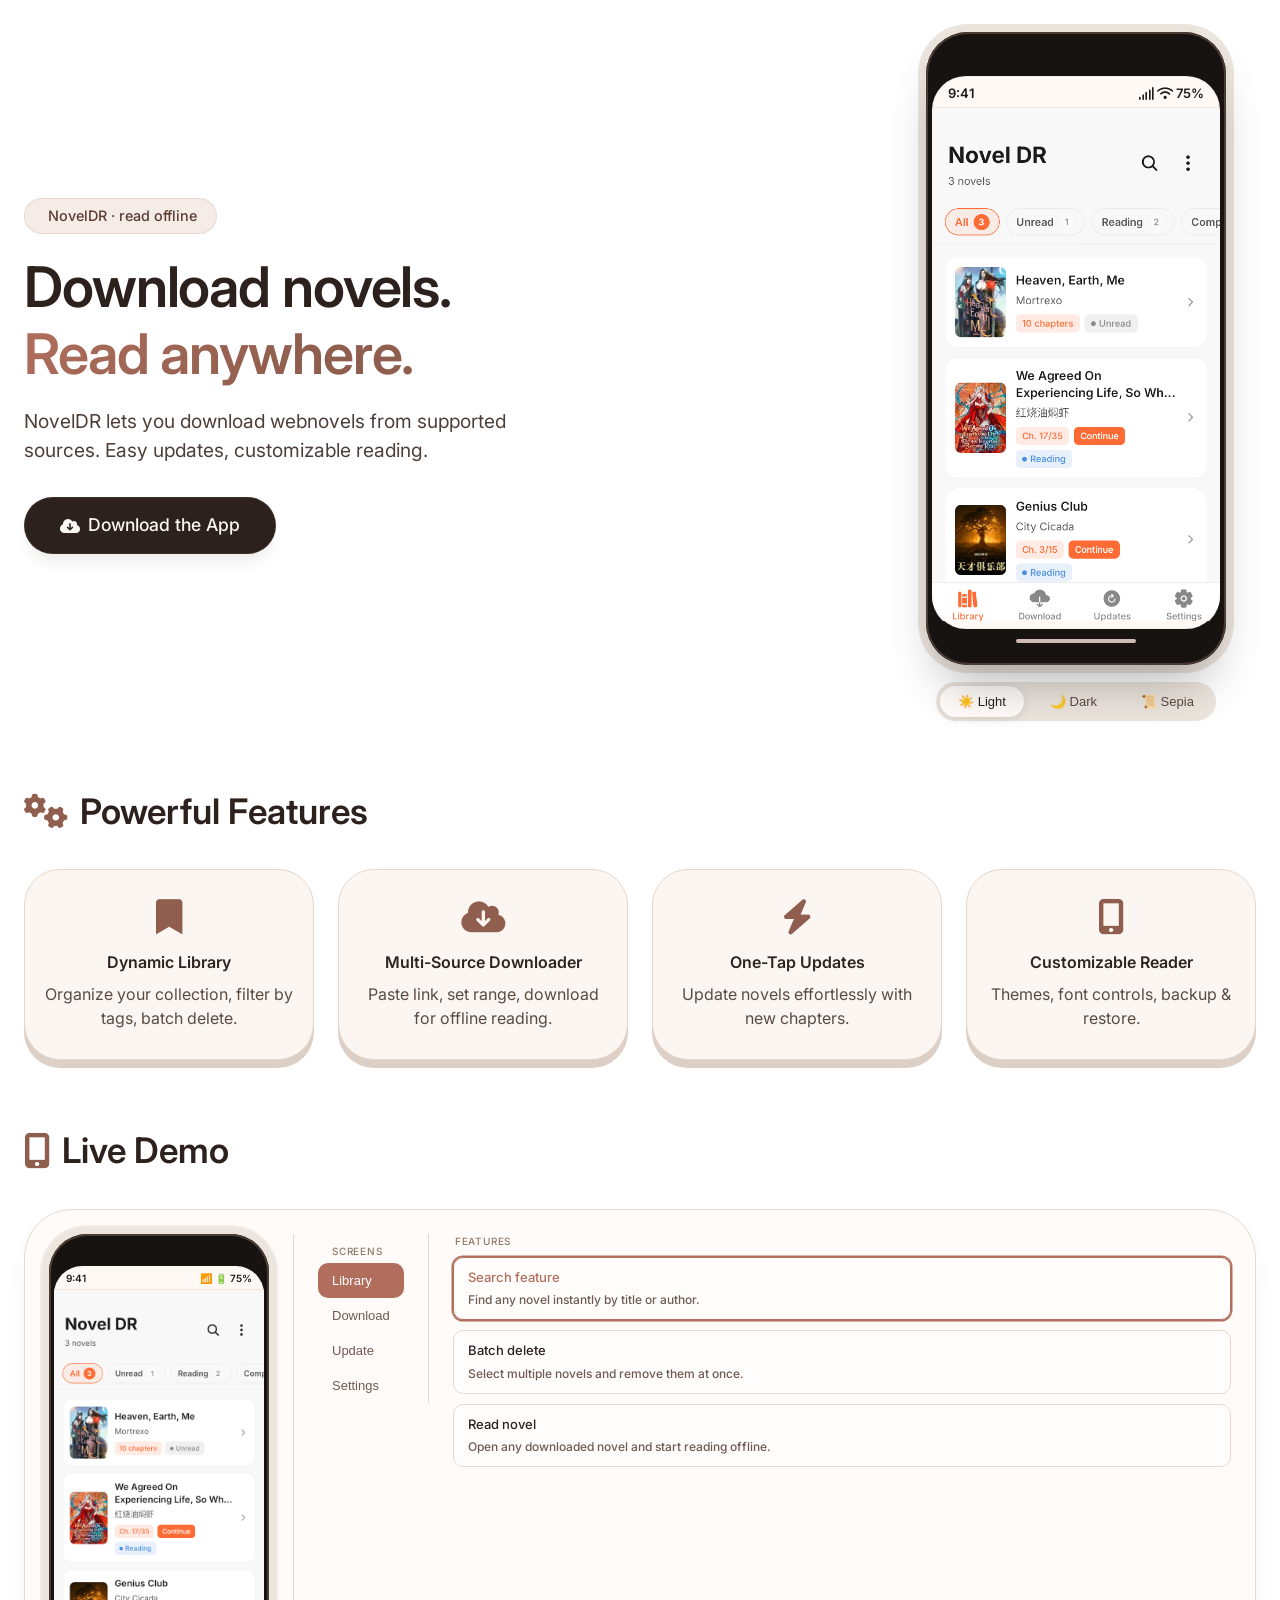
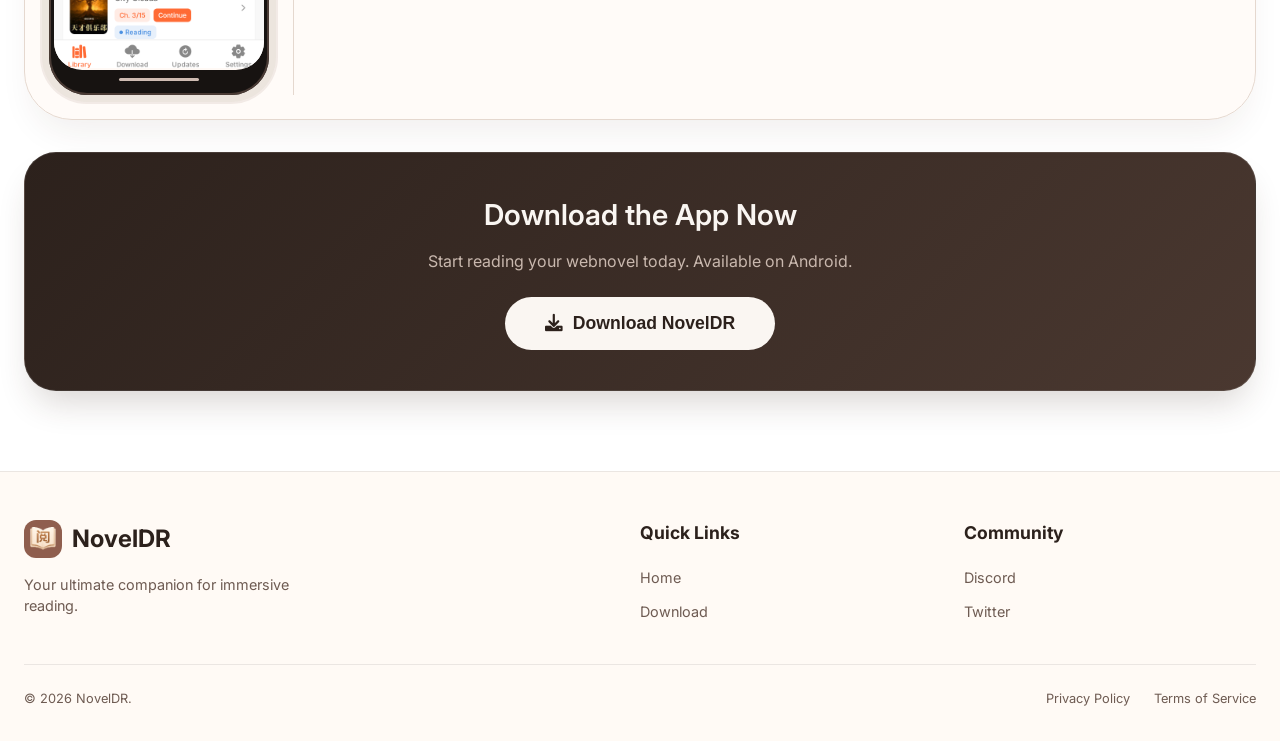
==== index.html @ 7ec63f05 "Update index.html" ====
<!DOCTYPE html>
<html lang="en">
<head>
    <meta charset="UTF-8">
    <meta name="viewport" content="width=device-width, initial-scale=1.0, maximum-scale=1.0, user-scalable=yes, viewport-fit=cover">
    <link rel="canonical" href="https://moggle.is-a-good.dev/">
    <link rel="icon" type="image/png" href="app-icon.png">
    <link rel="apple-touch-icon" href="app-icon.png">
    
    <title>Novel DR · Read Wuxia & Xianxia offline</title>
    <!-- Fonts & Icons -->
    <link href="https://fonts.googleapis.com/css2?family=Inter:opsz,wght@14..32,400;14..32,500;14..32,600&display=swap" rel="stylesheet">
    <link rel="stylesheet" href="https://cdnjs.cloudflare.com/ajax/libs/font-awesome/6.0.0-beta3/css/all.min.css">
    <style>
        * {
            margin: 0;
            padding: 0;
            box-sizing: border-box;
        }

        body {
            font-family: 'Inter', sans-serif;
            background: #ffffff;
            color: #1e1b1a;
            line-height: 1.5;
            min-height: 100vh;
            display: flex;
            flex-direction: column;
            transition: background 0.6s ease, color 0.6s ease;
        }

        body.theme-dark {
            background: linear-gradient(145deg, #1a1a1a 0%, #121212 100%);
            color: #e0d8d0;
        }

        body.theme-sepia {
            background: linear-gradient(145deg, #f9f5f0 0%, #f0ede8 100%);
            color: #5c4a3a;
        }

        .container {
            max-width: 1300px;
            margin: 0 auto;
            padding: 2rem 1.5rem;
            width: 100%;
            flex: 1;
        }

        /* Header & Intro */
        .hero {
            display: flex;
            flex-wrap: wrap;
            align-items: center;
            gap: 2.5rem;
            margin-bottom: 4rem;
        }

        .hero-text {
            flex: 1 1 300px;
        }

        .badge {
            display: inline-block;
            background: rgba(216, 180, 160, 0.25);
            backdrop-filter: blur(4px);
            padding: 0.4rem 1.2rem;
            border-radius: 40px;
            font-size: 0.9rem;
            font-weight: 500;
            color: #5a3e36;
            border: 1px solid rgba(180, 140, 120, 0.2);
            margin-bottom: 1.2rem;
            transition: all 0.6s ease;
        }

        body.theme-dark .badge {
            background: rgba(180, 160, 150, 0.15);
            color: #c9b8ae;
            border-color: rgba(180, 160, 150, 0.2);
        }

        body.theme-sepia .badge {
            background: rgba(180, 160, 120, 0.25);
            color: #8b7a60;
            border-color: rgba(180, 160, 120, 0.3);
        }

        h1 {
            font-size: 3.5rem;
            font-weight: 600;
            line-height: 1.2;
            letter-spacing: -0.02em;
            color: #2c211c;
            margin-bottom: 1.2rem;
            transition: color 0.6s ease;
        }

        body.theme-dark h1 {
            color: #f0e8e0;
        }

        body.theme-sepia h1 {
            color: #5c4a3a;
        }

        .gradient-text {
            background: linear-gradient(135deg, #b16e5c 0%, #8f5e4e 70%);
            -webkit-background-clip: text;
            background-clip: text;
            color: transparent;
        }

        body.theme-dark .gradient-text {
            background: linear-gradient(135deg, #c9a99a 0%, #a08070 70%);
            -webkit-background-clip: text;
            background-clip: text;
        }

        body.theme-sepia .gradient-text {
            background: linear-gradient(135deg, #8f6e4e 0%, #6e4e3e 70%);
            -webkit-background-clip: text;
            background-clip: text;
        }

        .hero-desc {
            font-size: 1.2rem;
            color: #4d3e37;
            max-width: 500px;
            margin-bottom: 2rem;
            transition: color 0.6s ease;
        }

        body.theme-dark .hero-desc {
            color: #b0a098;
        }

        body.theme-sepia .hero-desc {
            color: #7a6a5a;
        }

        .cta-button {
            background: #2c211c;
            color: #faf6f2;
            border: none;
            padding: 0.9rem 2.2rem;
            border-radius: 48px;
            font-weight: 500;
            font-size: 1.1rem;
            cursor: pointer;
            box-shadow: 0 12px 18px -8px rgba(44, 33, 28, 0.12);
            transition: transform 0.1s ease, background 0.6s ease, color 0.6s ease;
            display: inline-flex;
            align-items: center;
            gap: 8px;
            border: 1px solid rgba(255, 255, 255, 0.08);
        }

        body.theme-dark .cta-button {
            background: #4a3830;
            color: #f0e8e0;
        }

        body.theme-sepia .cta-button {
            background: #5c4a3a;
            color: #f4ecd8;
        }

        .cta-button i {
            font-size: 1rem;
        }

        .cta-button:hover {
            transform: scale(1.01);
            background: #3f302a;
        }

        body.theme-dark .cta-button:hover {
            background: #5a4a43;
        }

        body.theme-sepia .cta-button:hover {
            background: #6e5a4a;
        }

        .cta-button:active {
            transform: scale(0.98);
        }

        /* Phone Mock (main carousel) */
        /* Phone Mock (main carousel) */
        .phone-mock-wrapper {
            flex: 0 0 360px;
            display: flex;
            flex-direction: column;
            align-items: center;
            gap: 16px;
        }

        .phone-mock {
            display: flex;
            justify-content: center;
        }

        .phone-frame {
            background: #171311;
            border-radius: 42px;
            padding: 12px 6px;
            box-shadow: 0 30px 50px -15px rgba(0,0,0,0.3), 0 0 0 8px #ece5de, inset 0 0 0 2px #4a3b35;
            position: relative;
            width: 300px;
            backdrop-filter: blur(2px);
            transition: all 0.6s ease;
        }

        .phone-screen {
            background: #fff9f5;
            border-radius: 34px;
            overflow: hidden;
            aspect-ratio: 9 / 17.3;
            width: 100%;
            position: relative;
            box-shadow: inset 0 0 0 1px rgba(0,0,0,0.05);
            transition: background 0.6s ease;
        }

        .status-bar {
            display: flex;
            justify-content: space-between;
            align-items: center;
            padding: 8px 16px 4px;
            background: transparent;
            font-size: 13px;
            font-weight: 600;
            color: #1e1b1a;
            border-bottom: 1px solid #f0e4dc;
            transition: all 0.6s ease;
        }

        .carousel-container {
            width: 100%;
            flex: 1;
            position: relative;
            overflow: hidden;
        }

        .carousel-slides {
            display: flex;
            width: 100%;
            height: 100%;
            transition: transform 0.5s cubic-bezier(0.25, 0.46, 0.45, 0.94);
            will-change: transform;
        }

        .slide {
            flex: 0 0 100%;
            height: 100%;
        }

        .slide-image {
            width: 100%;
            height: 100%;
            object-fit: cover;
            display: block;
            transition: opacity 0.3s ease;
        }

        .phone-notch {
            width: 110px;
            height: 26px;
            background: #171311;
            margin: 0 auto 6px;
            border-radius: 20px;
            transition: background 0.6s ease;
        }

        .phone-home-bar {
            width: 120px;
            height: 4px;
            background: #cfbcb2;
            margin: 10px auto;
            border-radius: 20px;
            transition: background 0.6s ease;
        }

        .carousel-dots {
            display: flex;
            justify-content: center;
            gap: 8px;
            padding: 8px 0 4px;
        }

        .dot {
            width: 7px;
            height: 7px;
            background: #cfbcb2;
            border-radius: 20px;
            transition: all 0.3s ease;
            cursor: pointer;
        }

        .dot.active {
            width: 20px;
            background: #8f5e4e;
        }

        .theme-buttons {
            display: flex;
            gap: 8px;
            background: #ece5de;
            border-radius: 30px;
            padding: 4px;
            transition: background 0.6s ease;
        }

        /* Dark Theme Overrides */
        body.theme-dark .phone-frame {
            background: #0f0f0f;
            box-shadow: 0 30px 50px -15px rgba(0,0,0,0.5), 0 0 0 8px #2a2522, inset 0 0 0 2px #5a4a43;
        }

        body.theme-dark .phone-screen {
            background: #1a1a1a;
        }

        body.theme-dark .status-bar {
            color: #e0d8d0;
            border-bottom-color: #333;
        }

        body.theme-dark .phone-notch {
            background: #0f0f0f;
        }

        body.theme-dark .phone-home-bar {
            background: #5a4a43;
        }

        body.theme-dark .carousel-dots .dot {
            background: #555;
        }

        body.theme-dark .carousel-dots .dot.active {
            background: #c9a99a;
        }

        body.theme-dark .theme-buttons {
            background: #333;
        }

        body.theme-dark .theme-btn {
            color: #a09088;
        }

        body.theme-dark .theme-btn.active-theme {
            background: #444;
            color: #f0e8e0;
        }

        /* Sepia Theme Overrides */
        body.theme-sepia .phone-frame {
            background: #1a140e;
            box-shadow: 0 30px 50px -15px rgba(60, 40, 20, 0.35), 0 0 0 8px #d4c5a0, inset 0 0 0 2px #8b7a60;
        }

        body.theme-sepia .phone-screen {
            background: #f4ecd8;
        }

        body.theme-sepia .status-bar {
            color: #5c4a3a;
            border-bottom-color: #d4c5a0;
        }

        body.theme-sepia .phone-notch {
            background: #1a140e;
        }

        body.theme-sepia .phone-home-bar {
            background: #c4b590;
        }

        body.theme-sepia .carousel-dots .dot {
            background: #c4b590;
        }

        body.theme-sepia .carousel-dots .dot.active {
            background: #8f6e4e;
        }

        body.theme-sepia .theme-buttons {
            background: #d4c5a0;
        }

        body.theme-sepia .theme-btn {
            color: #8b7a60;
        }

        body.theme-sepia .theme-btn.active-theme {
            background: #f4ecd8;
            color: #5c4a3a;
        }

        /* Battery icon styling for themes */
        .battery-level {
            width: 20px;
            height: 10px;
            background: #1e1b1a;
            border-radius: 3px;
            position: relative;
            transition: background 0.6s ease;
        }

        .battery-level::after {
            content: '';
            position: absolute;
            right: -3px;
            top: 2px;
            width: 3px;
            height: 6px;
            background: #1e1b1a;
            border-radius: 1px;
            transition: background 0.6s ease;
        }

        .battery-fill {
            width: 75%;
            height: 100%;
            background: #4caf50;
            border-radius: 2px;
        }

        body.theme-dark .battery-level,
        body.theme-dark .battery-level::after {
            background: #e0d8d0;
        }

        body.theme-sepia .battery-level,
        body.theme-sepia .battery-level::after {
            background: #5c4a3a;
        }

        body.theme-sepia .battery-fill {
            background: #6b8c5c;
        }

        body.theme-dark .theme-buttons { background: #333; }
        body.theme-sepia .theme-buttons { background: #d4c5a0; }

        .theme-btn {
            padding: 8px 18px;
            border-radius: 26px;
            border: none;
            font-size: 13px;
            font-weight: 500;
            cursor: pointer;
            transition: all 0.3s;
            background: transparent;
            color: #5a4a43;
        }

        body.theme-dark .theme-btn { color: #a09088; }
        body.theme-sepia .theme-btn { color: #8b7a60; }

        .theme-btn.active-theme {
            background: #fffbf9;
            color: #2c211c;
            box-shadow: 0 2px 8px rgba(0,0,0,0.1);
        }

        body.theme-dark .theme-btn.active-theme {
            background: #444;
            color: #f0e8e0;
        }

        body.theme-sepia .theme-btn.active-theme {
            background: #f4ecd8;
            color: #5c4a3a;
        }

        /* Section header component */
        .section-header {
            font-size: 2.2rem;
            font-weight: 600;
            color: #2c211c;
            margin-bottom: 2rem;
            display: flex;
            align-items: center;
            gap: 12px;
            transition: color 0.6s ease;
        }

        body.theme-dark .section-header {
            color: #f0e8e0;
        }

        body.theme-sepia .section-header {
            color: #5c4a3a;
        }

        .section-header i {
            color: #8f5e4e;
            transition: color 0.6s ease;
        }

        body.theme-dark .section-header i {
            color: #c9a99a;
        }

        body.theme-sepia .section-header i {
            color: #8f6e4e;
        }

        .feature-grid {
            display: grid;
            grid-template-columns: repeat(auto-fit, minmax(150px, 1fr));
            gap: 1.5rem;
            margin: 1.5rem 0 2rem;
        }

        .feature-card {
            background: #fbf6f1;
            padding: 1.8rem 1.2rem;
            border-radius: 36px;
            text-align: center;
            backdrop-filter: blur(4px);
            border: 1px solid #e5d5ca;
            box-shadow: 0 8px 0 #dccfc6;
            transition: all 0.6s ease;
        }

        body.theme-dark .feature-card {
            background: #252525;
            border-color: #3a3a3a;
            box-shadow: 0 8px 0 #1a1a1a;
        }

        body.theme-sepia .feature-card {
            background: #f4ecd8;
            border-color: #d4c5a0;
            box-shadow: 0 8px 0 #c4b590;
        }

        .feature-card i {
            font-size: 2.2rem;
            color: #8f5e4e;
            margin-bottom: 1rem;
            transition: color 0.6s ease;
        }

        body.theme-dark .feature-card i { color: #c9a99a; }
        body.theme-sepia .feature-card i { color: #8f6e4e; }

        .feature-card h4 {
            font-weight: 600;
            margin-bottom: 8px;
            color: #2e231f;
            transition: color 0.6s ease;
        }

        body.theme-dark .feature-card h4 { color: #e0d8d0; }
        body.theme-sepia .feature-card h4 { color: #5c4a3a; }

        .feature-card p {
            color: #5a4a43;
            transition: color 0.6s ease;
        }

        body.theme-dark .feature-card p { color: #a09088; }
        body.theme-sepia .feature-card p { color: #7a6a5a; }

        /* Live Demo Section */
        .live-demo-section {
            margin: 4rem 0 2rem;
        }

        .demo-wrap {
            display: flex;
            gap: 0;
            align-items: flex-start;
            padding: 1.5rem;
            background: rgba(255, 250, 245, 0.7);
            backdrop-filter: blur(8px);
            border-radius: 48px;
            border: 1px solid #e5d8cf;
            box-shadow: 0 20px 35px -10px rgba(60, 40, 30, 0.08);
            transition: all 0.6s ease;
            flex-wrap: wrap;
        }

        body.theme-dark .demo-wrap {
            background: rgba(30, 30, 30, 0.7);
            border-color: #3a3a3a;
            box-shadow: 0 20px 35px -10px rgba(0, 0, 0, 0.3);
        }

        body.theme-sepia .demo-wrap {
            background: rgba(244, 236, 216, 0.7);
            border-color: #d4c5a0;
            box-shadow: 0 20px 35px -10px rgba(60, 40, 20, 0.15);
        }

        .phone-col {
            display: flex;
            flex-direction: column;
            align-items: center;
            gap: 12px;
            padding-right: 1.5rem;
            border-right: 0.5px solid #e5d8cf;
            order: 1;
        }

        body.theme-dark .phone-col {
            border-right-color: #3a3a3a;
        }

        body.theme-sepia .phone-col {
            border-right-color: #d4c5a0;
        }

        .p-frame {
            background: #171311;
            border-radius: 38px;
            padding: 10px 5px 14px;
            box-shadow: 0 0 0 7px #ece5de, 0 0 0 9px #c9b8ae40, inset 0 0 0 2px #4a3b35;
            width: 220px;
            flex-shrink: 0;
            transition: all 0.6s ease;
        }

        body.theme-dark .p-frame {
            box-shadow: 0 0 0 7px #2a2522, 0 0 0 9px #5a4a4340, inset 0 0 0 2px #5a4a43;
        }

        body.theme-sepia .p-frame {
            box-shadow: 0 0 0 7px #d4c5a0, 0 0 0 9px #8b7a6040, inset 0 0 0 2px #8b7a60;
        }

        .p-notch {
            width: 80px;
            height: 18px;
            background: #171311;
            margin: 0 auto 4px;
            border-radius: 14px;
        }

        .p-screen {
            background: #fff9f5;
            border-radius: 28px;
            overflow: hidden;
            aspect-ratio: 9 / 17.3;
            width: 100%;
            position: relative;
            transition: background 0.6s ease;
        }

        body.theme-dark .p-screen {
            background: #1a1a1a;
        }

        body.theme-sepia .p-screen {
            background: #f4ecd8;
        }

        .p-status {
            display: flex;
            justify-content: space-between;
            align-items: center;
            padding: 5px 12px 3px;
            font-size: 10px;
            font-weight: 600;
            color: #1e1b1a;
            border-bottom: 0.5px solid #f0e4dc;
            transition: color 0.6s ease, border-color 0.6s ease;
        }

        body.theme-dark .p-status {
            color: #e0d8d0;
            border-bottom-color: #333;
        }

        body.theme-sepia .p-status {
            color: #5c4a3a;
            border-bottom-color: #d4c5a0;
        }

        .p-img {
            width: 100%;
            height: calc(100% - 26px);
            object-fit: cover;
            display: block;
            transition: opacity 0.3s ease;
        }

        .p-home {
            width: 80px;
            height: 3px;
            background: #cfbcb2;
            margin: 8px auto 0;
            border-radius: 10px;
            transition: background 0.6s ease;
        }

        body.theme-dark .p-home {
            background: #5a4a43;
        }

        body.theme-sepia .p-home {
            background: #c4b590;
        }

        .tab-col {
            display: flex;
            flex-direction: column;
            gap: 0;
            min-width: 110px;
            padding: 0 1.5rem;
            border-right: 0.5px solid #e5d8cf;
            order: 2;
        }

        body.theme-dark .tab-col {
            border-right-color: #3a3a3a;
        }

        body.theme-sepia .tab-col {
            border-right-color: #d4c5a0;
        }

        .tab-btn {
            background: none;
            border: none;
            padding: 10px 14px;
            border-radius: 10px;
            font-size: 13px;
            font-weight: 500;
            cursor: pointer;
            text-align: left;
            color: #6e5b52;
            transition: background 0.15s, color 0.15s;
        }

        body.theme-dark .tab-btn {
            color: #a09088;
        }

        body.theme-sepia .tab-btn {
            color: #7a6a5a;
        }

        .tab-btn.active {
            background: #b16e5c;
            color: #fff;
        }

        body.theme-dark .tab-btn.active {
            background: #c9a99a;
            color: #1a1a1a;
        }

        body.theme-sepia .tab-btn.active {
            background: #8f6e4e;
            color: #f4ecd8;
        }

        .tab-btn:hover:not(.active) {
            background: rgba(0, 0, 0, 0.05);
            color: #2c211c;
        }

        body.theme-dark .tab-btn:hover:not(.active) {
            background: rgba(255, 255, 255, 0.1);
            color: #e0d8d0;
        }

        body.theme-sepia .tab-btn:hover:not(.active) {
            background: rgba(100, 70, 40, 0.1);
            color: #5c4a3a;
        }

        .content-col {
            flex: 1;
            padding-left: 1.5rem;
            min-width: 0;
            order: 3;
        }

        .feature-list {
            display: flex;
            flex-direction: column;
            gap: 10px;
        }

        .feat-item {
            padding: 10px 14px;
            background: rgba(255, 255, 255, 0.5);
            border-radius: 10px;
            border: 0.5px solid #e5d8cf;
            font-size: 13px;
            font-weight: 500;
            color: #2c211c;
            cursor: pointer;
            transition: border-color 0.15s, box-shadow 0.15s, background 0.6s ease;
        }

        body.theme-dark .feat-item {
            background: rgba(30, 30, 30, 0.5);
            border-color: #3a3a3a;
            color: #e0d8d0;
        }

        body.theme-sepia .feat-item {
            background: rgba(244, 236, 216, 0.5);
            border-color: #d4c5a0;
            color: #5c4a3a;
        }

        .feat-item.active {
            border-color: #b16e5c;
            box-shadow: 0 0 0 1.5px #b16e5c;
            color: #b16e5c;
        }

        body.theme-dark .feat-item.active {
            border-color: #c9a99a;
            box-shadow: 0 0 0 1.5px #c9a99a;
            color: #c9a99a;
        }

        body.theme-sepia .feat-item.active {
            border-color: #8f6e4e;
            box-shadow: 0 0 0 1.5px #8f6e4e;
            color: #8f6e4e;
        }

        .feat-item:hover:not(.active) {
            border-color: #c9b8ae;
        }

        .feat-desc {
            font-size: 12px;
            color: #6e5b52;
            margin-top: 4px;
            transition: color 0.6s ease;
        }

        body.theme-dark .feat-desc {
            color: #a09088;
        }

        body.theme-sepia .feat-desc {
            color: #8b7a60;
        }

        .col-label, .feat-label {
            font-size: 10px;
            font-weight: 500;
            letter-spacing: 0.08em;
            text-transform: uppercase;
            color: #8f7a6a;
            padding: 10px 14px 4px;
            transition: color 0.6s ease;
        }

        body.theme-dark .col-label, body.theme-dark .feat-label {
            color: #8a7a70;
        }

        body.theme-sepia .col-label, body.theme-sepia .feat-label {
            color: #a09078;
        }

        .feat-label {
            padding: 0 0 8px 2px;
        }

        .download-cta-box {
            margin-top: 2rem;
            background: linear-gradient(135deg, #2c211c 0%, #4a3830 100%);
            border-radius: 32px;
            padding: 2.5rem 2rem;
            text-align: center;
            box-shadow: 0 20px 35px -10px rgba(60, 40, 30, 0.2);
            border: 1px solid rgba(255,255,255,0.1);
            transition: all 0.6s ease;
        }

        body.theme-dark .download-cta-box {
            background: linear-gradient(135deg, #1a1a1a 0%, #2a2a2a 100%);
            border-color: rgba(255,255,255,0.05);
        }

        body.theme-sepia .download-cta-box {
            background: linear-gradient(135deg, #5c4a3a 0%, #7a6a5a 100%);
            border-color: rgba(255,255,255,0.08);
        }

        .download-cta-box h3 {
            color: #faf6f2;
            font-size: 1.8rem;
            font-weight: 600;
            margin-bottom: 0.8rem;
        }

        .download-cta-box p {
            color: #c9b8ae;
            font-size: 1rem;
            margin-bottom: 1.5rem;
        }

        .download-cta-btn {
            display: inline-flex;
            align-items: center;
            gap: 10px;
            background: #faf6f2;
            color: #2c211c;
            border: none;
            padding: 1rem 2.5rem;
            border-radius: 48px;
            font-weight: 600;
            font-size: 1.1rem;
            cursor: pointer;
            transition: all 0.2s;
        }

        .download-cta-btn:hover {
            transform: scale(1.03);
            background: #fff;
        }

                /* Modals */
        .legal-overlay {
            display: none;
            position: fixed;
            top: 0;
            left: 0;
            width: 100%;
            height: 100%;
            background: rgba(0, 0, 0, 0.8);
            backdrop-filter: blur(8px);
            z-index: 2000;
            justify-content: center;
            align-items: center;
            opacity: 0;
            transition: opacity 0.3s ease;
        }

        .legal-overlay.active {
            display: flex;
            opacity: 1;
        }

        .legal-modal {
            background: linear-gradient(145deg, #f9f5f0 0%, #f0ede8 100%);
            border-radius: 32px;
            width: 90%;
            max-width: 800px;
            max-height: 85vh;
            overflow: hidden;
            display: flex;
            flex-direction: column;
            box-shadow: 0 30px 60px rgba(0, 0, 0, 0.3);
            border: 1px solid rgba(180, 140, 120, 0.3);
            animation: modalSlideIn 0.3s ease;
        }

        @keyframes modalSlideIn {
            from { transform: translateY(-30px); opacity: 0; }
            to { transform: translateY(0); opacity: 1; }
        }

        .legal-modal-header {
            padding: 1.5rem 2rem;
            border-bottom: 1px solid #e5d5ca;
            display: flex;
            justify-content: space-between;
            align-items: center;
        }

        .legal-modal-header h2 {
            font-size: 1.8rem;
            font-weight: 600;
            color: #2c211c;
        }

        .close-modal {
            background: none;
            border: none;
            font-size: 2rem;
            cursor: pointer;
            color: #6e5b52;
            line-height: 1;
            width: 32px;
            height: 32px;
            display: flex;
            align-items: center;
            justify-content: center;
            border-radius: 50%;
        }

        .close-modal:hover {
            color: #8f5e4e;
            background: rgba(143, 94, 78, 0.1);
        }

        .legal-modal-content {
            padding: 2rem;
            overflow-y: auto;
            flex: 1;
        }

        .legal-modal-content h3 {
            font-size: 1.3rem;
            font-weight: 600;
            margin: 1.2rem 0 0.8rem;
            color: #3d2e28;
        }

        .legal-modal-content p,
        .legal-modal-content li {
            color: #4d3e37;
            margin-bottom: 0.8rem;
        }

        .contact-email {
            background: rgba(143, 94, 78, 0.1);
            padding: 0.2rem 0.5rem;
            border-radius: 8px;
            font-family: monospace;
            font-size: 0.9rem;
        }

        /* Footer */
       /* Footer */
        .novel-footer { width: 100%; border-top: 1px solid rgba(0,0,0,0.08); background: rgba(255,250,245,0.96); padding: 3rem 0 2rem; margin-top: 3rem; transition: all 0.6s ease; }
        .footer-container { max-width: 1300px; margin: 0 auto; padding: 0 1.5rem; }
        .footer-grid { display: grid; grid-template-columns: 2fr 1fr 1fr; gap: 2rem; }
        .footer-logo-area { display: flex; flex-direction: column; }
        .footer-brand { display: flex; align-items: center; gap: 10px; margin-bottom: 1rem; text-decoration: none; }
        .footer-icon { background: #8f5e4e; border-radius: 12px; width: 38px; height: 38px; display: flex; align-items: center; justify-content: center; overflow: hidden; padding: 6px; transition: background 0.6s ease; }
        .footer-app-icon { width: 100%; height: 100%; object-fit: contain; }
        .footer-brand span { font-weight: 700; font-size: 1.5rem; color: #2c211c; transition: color 0.6s ease; }
        .footer-description { color: #6e5b52; max-width: 280px; font-size: 0.9rem; transition: color 0.6s ease; }
        .footer-heading { font-weight: 700; margin-bottom: 1.2rem; font-size: 1.1rem; color: #2c211c; transition: color 0.6s ease; }
        .footer-links { list-style: none; padding: 0; }
        .footer-links li { margin-bottom: 0.6rem; }
        .footer-link { text-decoration: none; color: #6e5b52; cursor: pointer; font-size: 0.9rem; transition: color 0.2s ease; }
        .footer-link:hover { color: #8f5e4e; }
        .footer-bottom { border-top: 1px solid rgba(0,0,0,0.08); margin-top: 2rem; padding-top: 1.5rem; display: flex; justify-content: space-between; align-items: center; font-size: 0.8rem; color: #6e5b52; transition: border-color 0.6s ease, color 0.6s ease; }
        .footer-legal { display: flex; gap: 1.5rem; }
        .footer-legal a { text-decoration: none; color: inherit; cursor: pointer; transition: color 0.2s ease; }
        .footer-legal a:hover { color: #8f5e4e; }
        
        /* Dark Theme Overrides */
        body.theme-dark .novel-footer { background: #1c1c1c; border-top-color: rgba(255,255,255,0.05); }
        body.theme-dark .footer-brand span { color: #f0e8e0; }
        body.theme-dark .footer-description { color: #a09088; }
        body.theme-dark .footer-heading { color: #e0d8d0; }
        body.theme-dark .footer-link { color: #a09088; }
        body.theme-dark .footer-link:hover { color: #c9a99a; }
        body.theme-dark .footer-bottom { border-top-color: rgba(255,255,255,0.08); color: #8a7a70; }
        body.theme-dark .footer-legal a { color: #8a7a70; }
        body.theme-dark .footer-legal a:hover { color: #c9a99a; }
        body.theme-dark .footer-icon { background: #c9a99a; }
        
        /* Sepia Theme Overrides */
        body.theme-sepia .novel-footer { background: #f0e6d4; border-top-color: rgba(100,70,40,0.15); }
        body.theme-sepia .footer-brand span { color: #5c4a3a; }
        body.theme-sepia .footer-description { color: #7a6a5a; }
        body.theme-sepia .footer-heading { color: #5c4a3a; }
        body.theme-sepia .footer-link { color: #7a6a5a; }
        body.theme-sepia .footer-link:hover { color: #8f6e4e; }
        body.theme-sepia .footer-bottom { border-top-color: rgba(100,70,40,0.2); color: #8b7a60; }
        body.theme-sepia .footer-legal a { color: #8b7a60; }
        body.theme-sepia .footer-legal a:hover { color: #8f6e4e; }
        body.theme-sepia .footer-icon { background: #8f6e4e; }
        
        @media (max-width: 800px) { 
            .footer-grid { grid-template-columns: 1fr; } 
            .demo-wrap { flex-direction: column; align-items: center; gap: 20px; } 
            .phone-col { border-right: none; padding-right: 0; } 
            .tab-col { border-right: none; padding: 0; flex-direction: row; flex-wrap: wrap; justify-content: center; } 
            .content-col { padding-left: 0; margin-top: 15px; width: 100%; } 
            .tab-btn { text-align: center; } 
            .feature-list { width: 100%; } 
            .section-header { font-size: 1.8rem; } 
        }
    </style>
    
</head>
<body>
<div class="container">
    <div class="hero">
        <div class="hero-text">
            <span class="badge"><i class="far fa-sparkles"></i> NovelDR · read offline</span>
            <h1>Download novels.<br><span class="gradient-text">Read anywhere.</span></h1>
            <p class="hero-desc">NovelDR lets you download webnovels from supported sources. Easy updates, customizable reading.</p>
            <div class="cta-button" id="downloadButton"><i class="fas fa-cloud-download-alt"></i> Download the App</div>
        </div>
        <div class="phone-mock-wrapper">
            <div class="phone-mock"><div class="phone-frame" id="phoneFrame"><div class="phone-notch"></div><div class="phone-screen" id="phoneScreen"><div class="status-bar"><span>9:41</span><span><i class="fas fa-signal"></i> <i class="fas fa-wifi"></i> 75%</span></div><div class="carousel-container"><div class="carousel-slides" id="carouselSlides"><div class="slide"><img class="slide-image" id="slideImg0" src="assets/Light_Library.png"></div><div class="slide"><img class="slide-image" id="slideImg1" src="assets/Light_Download.png"></div><div class="slide"><img class="slide-image" id="slideImg2" src="assets/Light_Updates.png"></div><div class="slide"><img class="slide-image" id="slideImg3" src="assets/Light_Settings.png"></div></div></div></div><div style="width:120px; height:4px; background:#cfbcb2; margin:10px auto; border-radius:20px;"></div></div></div>
            <div class="theme-buttons"><button class="theme-btn active-theme" data-theme="light">☀️ Light</button><button class="theme-btn" data-theme="dark">🌙 Dark</button><button class="theme-btn" data-theme="sepia">📜 Sepia</button></div>
        </div>
    </div>

    <!-- POWERFUL FEATURES SECTION -->
    <div class="section-header">
        <i class="fas fa-cogs"></i>
        <span>Powerful Features</span>
    </div>

    <div class="feature-grid">
        <div class="feature-card"><i class="fas fa-bookmark"></i><h4>Dynamic Library</h4><p>Organize your collection, filter by tags, batch delete.</p></div>
        <div class="feature-card"><i class="fas fa-cloud-arrow-down"></i><h4>Multi-Source Downloader</h4><p>Paste link, set range, download for offline reading.</p></div>
        <div class="feature-card"><i class="fas fa-bolt"></i><h4>One-Tap Updates</h4><p>Update novels effortlessly with new chapters.</p></div>
        <div class="feature-card"><i class="fas fa-mobile-alt"></i><h4>Customizable Reader</h4><p>Themes, font controls, backup & restore.</p></div>
    </div>

    <!-- LIVE DEMO with theme-following images -->
    <div class="live-demo-section">
        <div class="section-header">
            <i class="fas fa-mobile-alt"></i>
            <span>Live Demo</span>
        </div>
        <div class="demo-wrap">
            <div class="phone-col">
                <div class="p-frame">
                    <div class="p-notch"></div>
                    <div class="p-screen">
                        <div class="p-status"><span>9:41</span><span>📶 🔋 75%</span></div>
                        <img class="p-img" id="phoneImg" src="assets/Light_Library.png" alt="App screen">
                    </div>
                    <div class="p-home"></div>
                </div>
            </div>
            <div class="tab-col">
                <div class="col-label">Screens</div>
                <button class="tab-btn active" data-tab="library">Library</button>
                <button class="tab-btn" data-tab="download">Download</button>
                <button class="tab-btn" data-tab="update">Update</button>
                <button class="tab-btn" data-tab="settings">Settings</button>
            </div>
            <div class="content-col" id="contentCol"></div>
        </div>
    </div>

    <div class="download-cta-box" id="downloadNow"><h3>Download the App Now</h3><p>Start reading your webnovel today. Available on Android.</p><button class="download-cta-btn"><i class="fas fa-download"></i> Download NovelDR</button></div>
</div>

<footer class="novel-footer"><div class="footer-container">
  <div class="footer-grid">
    <div class="footer-logo-area"><a href="#" class="footer-brand">
    <div class="footer-icon"><img src="app-icon.png" class="footer-app-icon"></div>
      <span>NovelDR</span></a>
      <p class="footer-description">Your ultimate companion for immersive reading.</p>
    </div>
    <div><h4 class="footer-heading">Quick Links</h4><ul class="footer-links"><li><a href="#" class="footer-link">Home</a></li>
      <li><a href="#" class="footer-link">Download</a></li></ul></div>
      <div><h4 class="footer-heading">Community</h4><ul class="footer-links"><li><a href="#" class="footer-link">Discord</a>
      </li><li><a href="#" class="footer-link">Twitter</a></li></ul></div></div>
      <div class="footer-bottom"><p>© 2026 NovelDR.</p><div class="footer-legal">
        <a onclick="openPrivacyModal()">Privacy Policy</a>
        <a onclick="openTermsModal()">Terms of Service</a>

        </div>
      </div>
    </div>
</footer>



<!-- Privacy Policy Modal -->
    <div id="privacyModal" class="legal-overlay">
        <div class="legal-modal">
            <div class="legal-modal-header">
                <h2><i class="fas fa-shield-alt"></i> Privacy Policy</h2>
                <button class="close-modal" onclick="closePrivacyModal()">&times;</button>
            </div>
            <div class="legal-modal-content">
                <p><strong>Last Updated: April 26, 2026</strong></p>
                <p>NovelDR does not collect personal data. All reading data stays on your device.</p>
                <h3>1. Information We Collect</h3>
                <p>No personal data collection. The app works offline.</p>
                <h3>2. Data Storage</h3>
                <p>All novels and settings are stored locally on your device.</p>
                <h3>3. Contact</h3>
                <p>Email: <span class="contact-email">support@noveldr.com</span></p>
            </div>
        </div>
    </div>

    <!-- Terms of Service Modal -->
    <div id="termsModal" class="legal-overlay">
        <div class="legal-modal">
            <div class="legal-modal-header">
                <h2><i class="fas fa-file-contract"></i> Terms of Service</h2>
                <button class="close-modal" onclick="closeTermsModal()">&times;</button>
            </div>
            <div class="legal-modal-content">
                <p><strong>Last Updated: April 26, 2026</strong></p>
                <p>By using NovelDR you agree to these terms. The app is for personal use only.</p>
                <h3>1. License</h3>
                <p>Personal, non-commercial use only.</p>
                <h3>2. Content</h3>
                <p>You are responsible for the content you download.</p>
                <h3>3. Contact</h3>
                <p><span class="contact-email">support@noveldr.com</span></p>
            </div>
        </div>
    </div>



<script>

  // Modal functions
        function openPrivacyModal() {
            document.getElementById('privacyModal').classList.add('active');
            document.body.style.overflow = 'hidden';
        }
        function closePrivacyModal() {
            document.getElementById('privacyModal').classList.remove('active');
            document.body.style.overflow = '';
        }
        function openTermsModal() {
            document.getElementById('termsModal').classList.add('active');
            document.body.style.overflow = 'hidden';
        }
        function closeTermsModal() {
            document.getElementById('termsModal').classList.remove('active');
            document.body.style.overflow = '';
        }

        document.getElementById('privacyModal').addEventListener('click', function(e) {
            if (e.target === this) closePrivacyModal();
        });
        document.getElementById('termsModal').addEventListener('click', function(e) {
            if (e.target === this) closeTermsModal();
        });
        document.addEventListener('keydown', function(e) {
            if (e.key === 'Escape') {
                closePrivacyModal();
                closeTermsModal();
            }
        });


    // Theme-specific image assets for Live Demo phone (using local assets)
    const themeImageMap = {
        light: {
            library: "assets/Light_Library.png",
            download: "assets/Light_Download.png",
            update: "assets/Light_Updates.png",
            settings: "assets/Light_Settings.png"
        },
        dark: {
            library: "assets/Dark_Library.png",
            download: "assets/Dark_Download.png",
            update: "assets/Dark_Updates.png",
            settings: "assets/Dark_Settings.png"
        },
        sepia: {
            library: "assets/Sepia_Library.png",
            download: "assets/Sepia_Download.png",
            update: "assets/Sepia_Updates.png",
            settings: "assets/Sepia_Settings.png"
        }
    };
    
    // Preload all theme images for faster switching
    function preloadAllThemeImages() {
        const themes = ['light', 'dark', 'sepia'];
        themes.forEach(theme => {
            const images = themeImageMap[theme];
            Object.values(images).forEach(src => {
                const img = new Image();
                img.src = src;
            });
        });
    }
    preloadAllThemeImages();
    
    const tabsData = {
        library: { features: [{ label: "Search feature", desc: "Find any novel instantly by title or author.", screen: "library" }, { label: "Batch delete", desc: "Select multiple novels and remove them at once.", screen: "library" }, { label: "Read novel", desc: "Open any downloaded novel and start reading offline.", screen: "library" }], defaultScreen: "library" },
        download: { features: [{ label: "Paste novel URL", desc: "Drop a link from supported sources like FreeWebNovel.", screen: "download" }, { label: "Set chapter range", desc: "Choose the starting chapter and how many to fetch.", screen: "download" }, { label: "Download offline", desc: "Save chapters to your device for offline reading.", screen: "download" }], defaultScreen: "download" },
        update: { features: [{ label: "Select novel", desc: "Pick a novel already in your library to update.", screen: "update" }, { label: "Set new range", desc: "Enter starting chapter and max chapters to fetch.", screen: "update" }, { label: "Check for updates", desc: "Tap once and new chapters download automatically.", screen: "update" }], defaultScreen: "update" },
        settings: { features: [{ label: "Reading themes", desc: "Switch between Light, Dark, and Sepia reading modes.", screen: "settings" }, { label: "Backup & restore", desc: "Export your library or restore from a backup file.", screen: "settings" }, { label: "Library stats", desc: "See total novels, chapters read, and storage used.", screen: "settings" }], defaultScreen: "settings" }
    };
    
    let currentTab = 'library';
    let currentActiveScreen = 'library';
    let currentGlobalTheme = 'light';
    const phoneImg = document.getElementById('phoneImg');
    
    function getImageForScreen(screenKey) {
        return themeImageMap[currentGlobalTheme][screenKey] || themeImageMap[currentGlobalTheme].library;
    }
    
    function setPhoneImg(screenKey) {
        const newSrc = getImageForScreen(screenKey);
        phoneImg.style.opacity = '0';
        setTimeout(() => { 
            phoneImg.src = newSrc; 
            phoneImg.style.opacity = '1';
        }, 150);
    }
    
    function updatePhoneImageForCurrentTheme() {
        const newSrc = getImageForScreen(currentActiveScreen);
        phoneImg.style.opacity = '0';
        setTimeout(() => { 
            phoneImg.src = newSrc; 
            phoneImg.style.opacity = '1';
        }, 150);
    }
    
    function renderContent() {
        const data = tabsData[currentTab];
        const contentCol = document.getElementById('contentCol');
        contentCol.innerHTML = '';
        const label = document.createElement('div'); 
        label.className = 'feat-label'; 
        label.textContent = 'Features'; 
        contentCol.appendChild(label);
        const list = document.createElement('div'); 
        list.className = 'feature-list';
        
        data.features.forEach((f, i) => {
            const item = document.createElement('div'); 
            item.className = 'feat-item';
            item.innerHTML = `<div>${f.label}</div><div class="feat-desc">${f.desc}</div>`;
            item.addEventListener('click', () => { 
                document.querySelectorAll('.feat-item').forEach(el => el.classList.remove('active')); 
                item.classList.add('active'); 
                currentActiveScreen = f.screen;
                setPhoneImg(f.screen);
            });
            if(i === 0) { 
                item.classList.add('active'); 
                currentActiveScreen = f.screen;
                setPhoneImg(f.screen);
            }
            list.appendChild(item);
        });
        contentCol.appendChild(list);
    }
    
    // Tab switching
    document.querySelectorAll('.tab-btn').forEach(btn => {
        btn.addEventListener('click', () => {
            document.querySelectorAll('.tab-btn').forEach(b => b.classList.remove('active'));
            btn.classList.add('active');
            currentTab = btn.dataset.tab;
            renderContent();
        });
    });
    
    // Main carousel for hero phone
    const slides = document.getElementById('carouselSlides');
    const total = 4;
    let idx = 0, interval;
    const heroImages = {
        light: ["assets/Light_Library.png","assets/Light_Download.png","assets/Light_Updates.png","assets/Light_Settings.png"],
        dark: ["assets/Dark_Library.png","assets/Dark_Download.png","assets/Dark_Updates.png","assets/Dark_Settings.png"],
        sepia: ["assets/Sepia_Library.png","assets/Sepia_Download.png","assets/Sepia_Updates.png","assets/Sepia_Settings.png"]
    };
    
    function updateHeroSlide() { 
        if(slides) slides.style.transform = `translateX(-${idx * 100}%)`; 
    }
    function nextHeroSlide() { idx = (idx+1)%total; updateHeroSlide(); }
    interval = setInterval(nextHeroSlide, 4000);
    document.getElementById('phoneFrame')?.addEventListener('mouseenter',()=>clearInterval(interval));
    document.getElementById('phoneFrame')?.addEventListener('mouseleave',()=>{ interval = setInterval(nextHeroSlide,4000); });
    updateHeroSlide();
    
    // Global theme switching - affects BOTH hero carousel AND live demo phone
    function setGlobalTheme(theme) {
        currentGlobalTheme = theme;
        
        // Update body class
        document.body.classList.remove('theme-dark', 'theme-sepia');
        if(theme === 'dark') document.body.classList.add('theme-dark');
        else if(theme === 'sepia') document.body.classList.add('theme-sepia');
        
        // Update hero phone frame styling
        const frame = document.getElementById('phoneFrame');
        frame.classList.remove('theme-dark', 'theme-sepia');
        if(theme === 'dark') frame.classList.add('theme-dark');
        else if(theme === 'sepia') frame.classList.add('theme-sepia');
        
        // Update hero carousel images
        const imgs = heroImages[theme];
        for(let i = 0; i < 4; i++) { 
            const img = document.getElementById('slideImg'+i); 
            if(img) { 
                img.style.opacity = '0'; 
                setTimeout(() => { 
                    img.src = imgs[i]; 
                    img.onload = () => img.style.opacity = '1'; 
                }, 100); 
            } 
        }
        
        // Update live demo phone image to match new theme
        updatePhoneImageForCurrentTheme();
    }
    
    // Attach theme button events
    document.querySelectorAll('.theme-btn').forEach(btn => {
        btn.addEventListener('click', () => {
            document.querySelectorAll('.theme-btn').forEach(b => b.classList.remove('active-theme'));
            btn.classList.add('active-theme');
            setGlobalTheme(btn.dataset.theme);
        });
    });
    
    // Initialize
    renderContent();
    
    // Download button scroll
    document.getElementById('downloadButton')?.addEventListener('click',()=>document.getElementById('downloadNow')?.scrollIntoView({behavior:'smooth'}));
    document.querySelector('.download-cta-btn')?.addEventListener('click', () => window.location.href = './download.html');
</script>
</body>
</html>
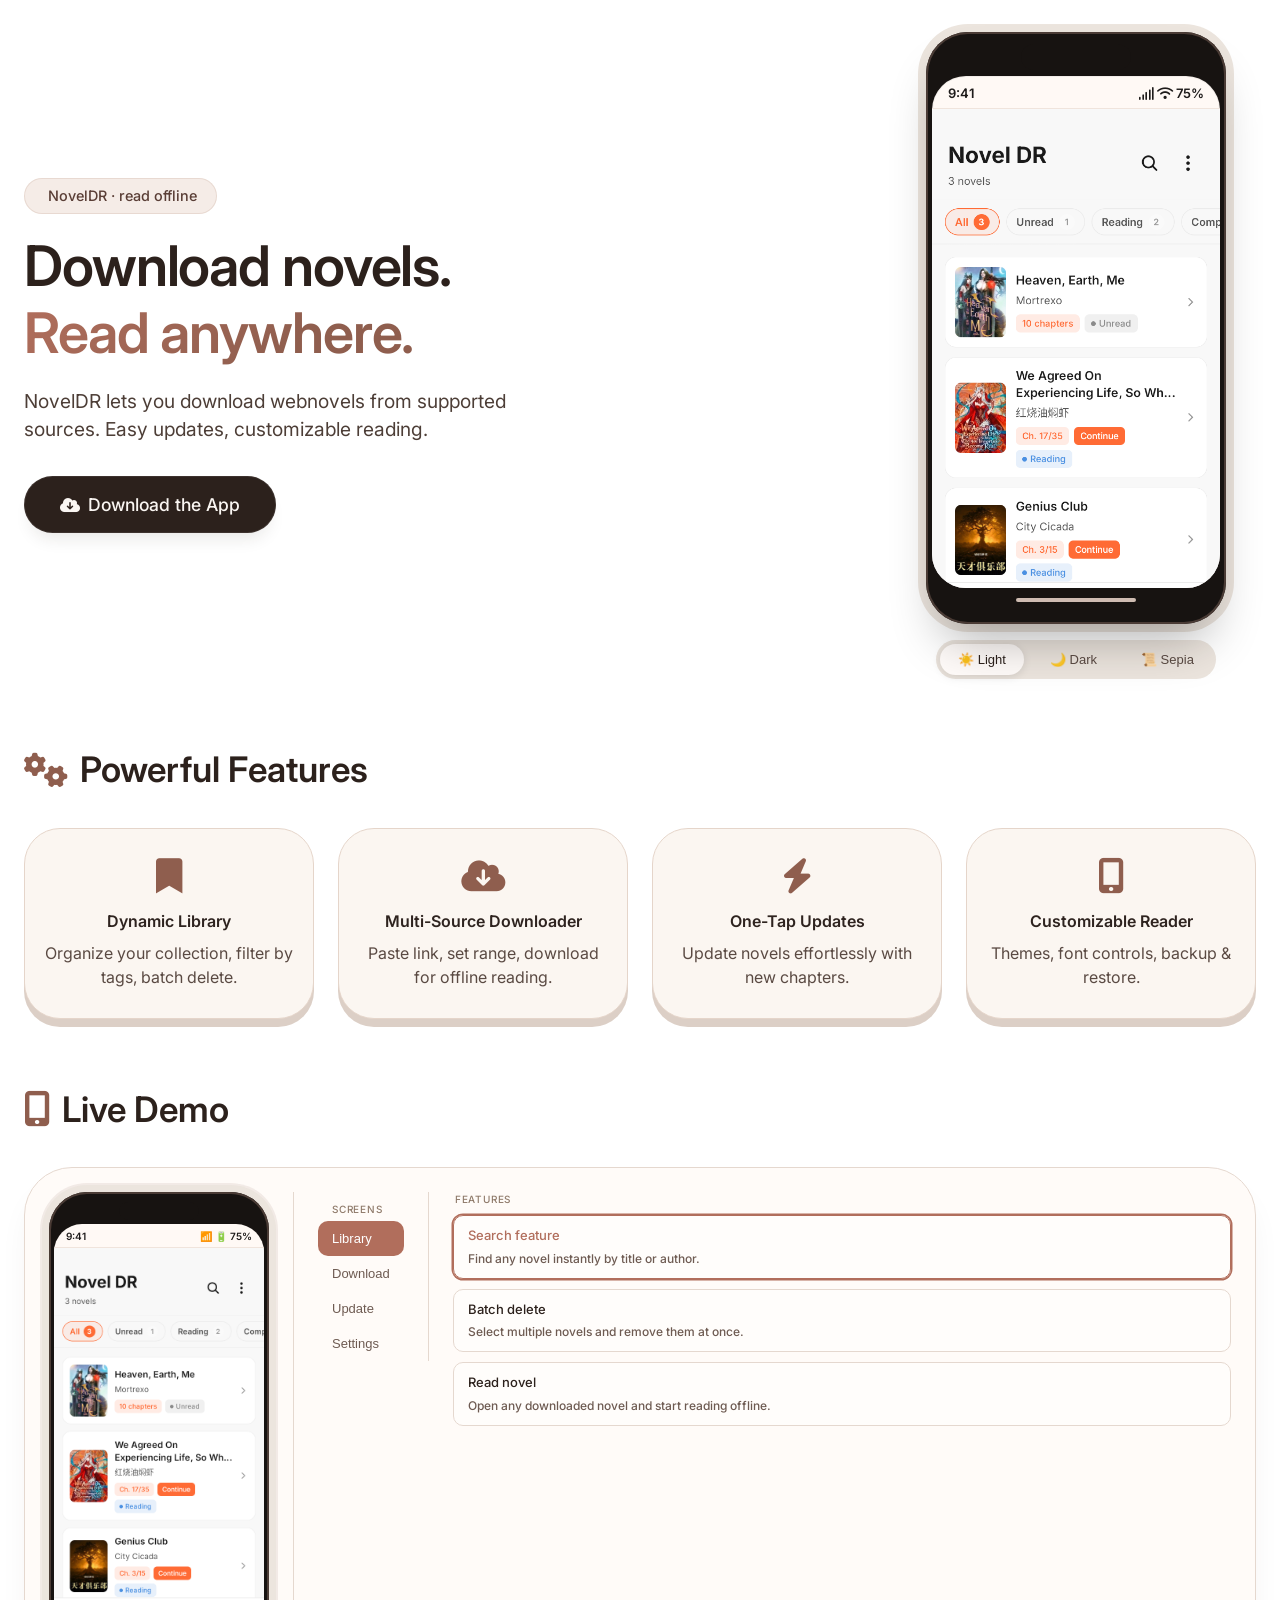
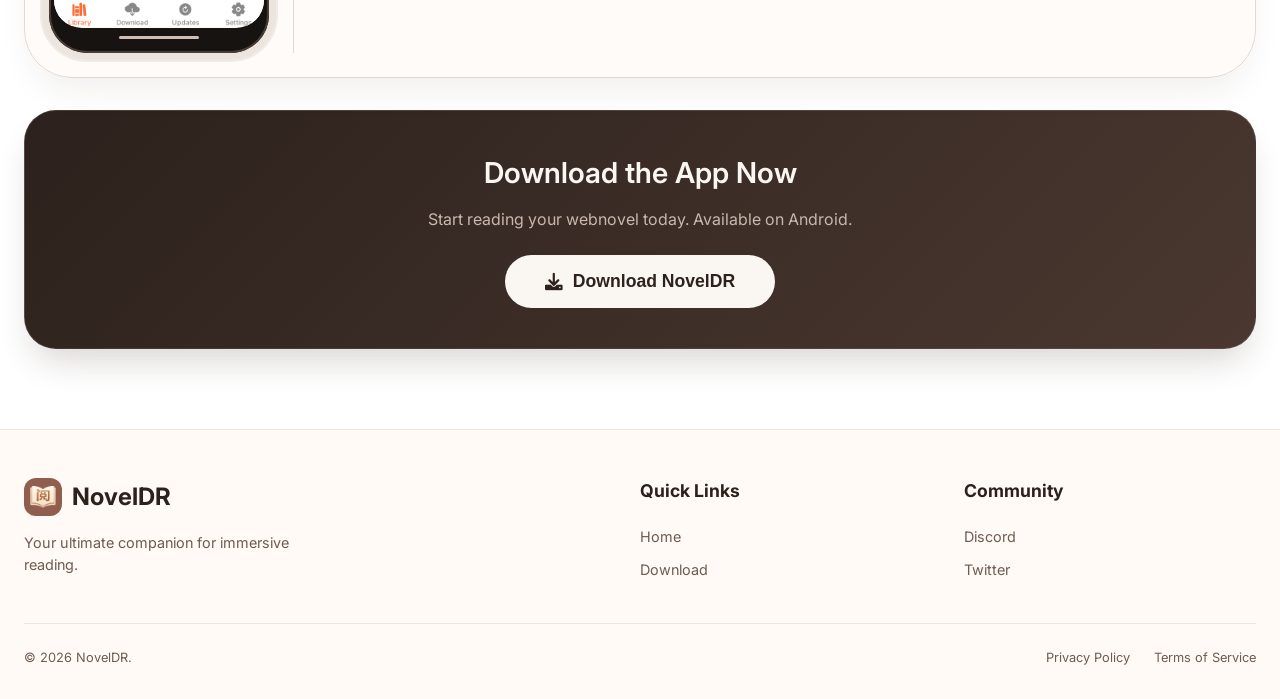
==== commit 41558027: "Update index.html" ====
--- a/index.html
+++ b/index.html
@@ -217,7 +217,7 @@
             background: #fff9f5;
             border-radius: 34px;
             overflow: hidden;
-            aspect-ratio: 9 / 17.3;
+            aspect-ratio: 9 / 16;
             width: 100%;
             position: relative;
             box-shadow: inset 0 0 0 1px rgba(0,0,0,0.05);
@@ -1183,8 +1183,6 @@
                 <p>No personal data collection. The app works offline.</p>
                 <h3>2. Data Storage</h3>
                 <p>All novels and settings are stored locally on your device.</p>
-                <h3>3. Contact</h3>
-                <p>Email: <span class="contact-email">support@noveldr.com</span></p>
             </div>
         </div>
     </div>
@@ -1203,8 +1201,6 @@
                 <p>Personal, non-commercial use only.</p>
                 <h3>2. Content</h3>
                 <p>You are responsible for the content you download.</p>
-                <h3>3. Contact</h3>
-                <p><span class="contact-email">support@noveldr.com</span></p>
             </div>
         </div>
     </div>
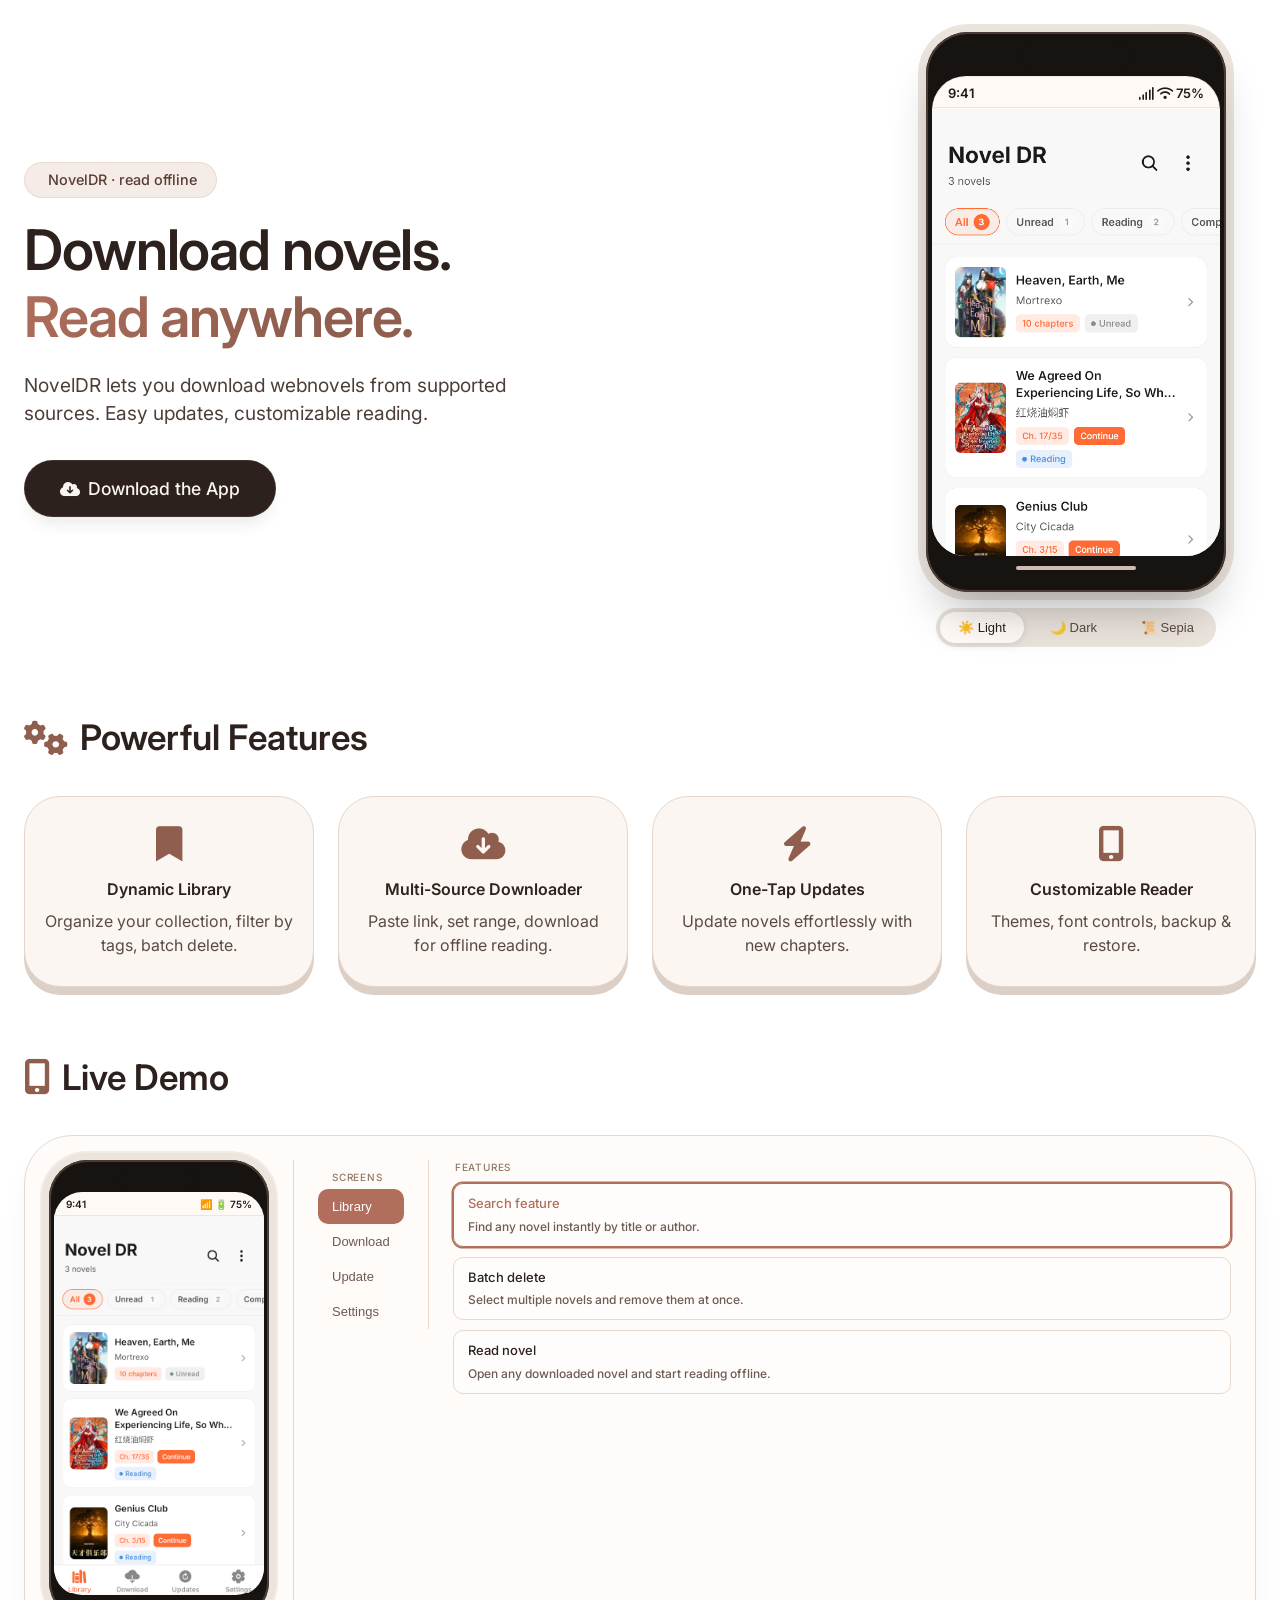
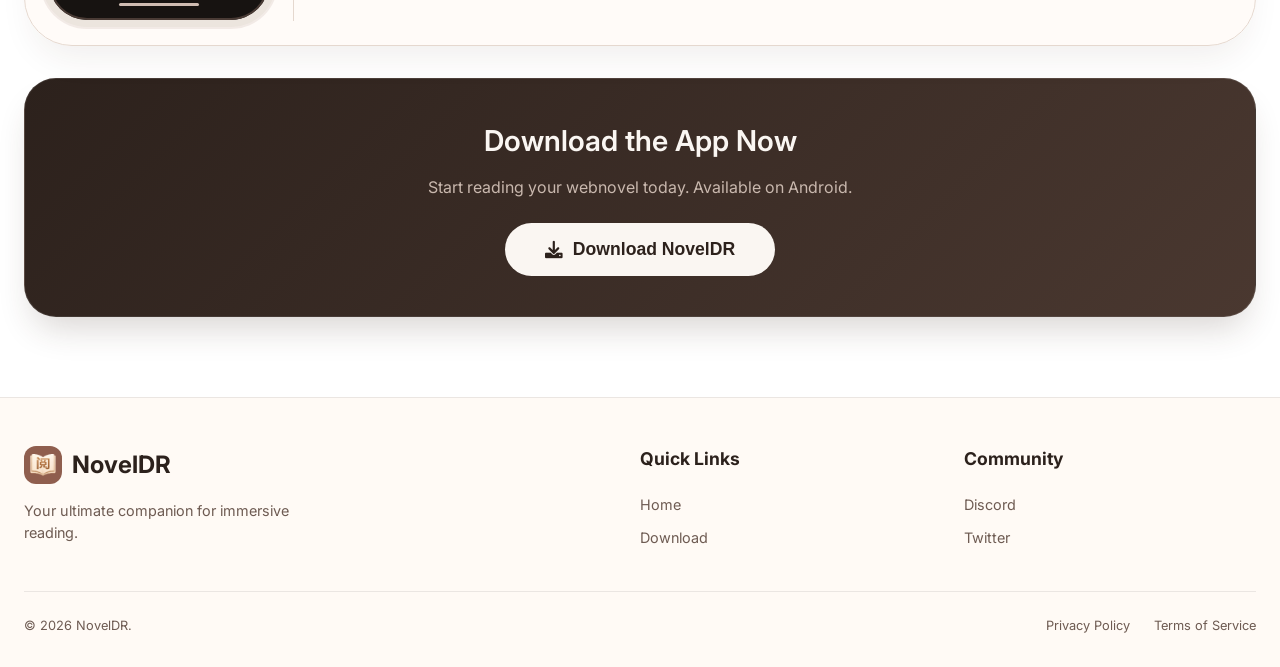
==== commit b469527e: "Update index.html" ====
--- a/index.html
+++ b/index.html
@@ -217,7 +217,7 @@
             background: #fff9f5;
             border-radius: 34px;
             overflow: hidden;
-            aspect-ratio: 9 / 16;
+            aspect-ratio: 9 / 15;
             width: 100%;
             position: relative;
             box-shadow: inset 0 0 0 1px rgba(0,0,0,0.05);
@@ -288,20 +288,6 @@
             justify-content: center;
             gap: 8px;
             padding: 8px 0 4px;
-        }
-
-        .dot {
-            width: 7px;
-            height: 7px;
-            background: #cfbcb2;
-            border-radius: 20px;
-            transition: all 0.3s ease;
-            cursor: pointer;
-        }
-
-        .dot.active {
-            width: 20px;
-            background: #8f5e4e;
         }
 
         .theme-buttons {
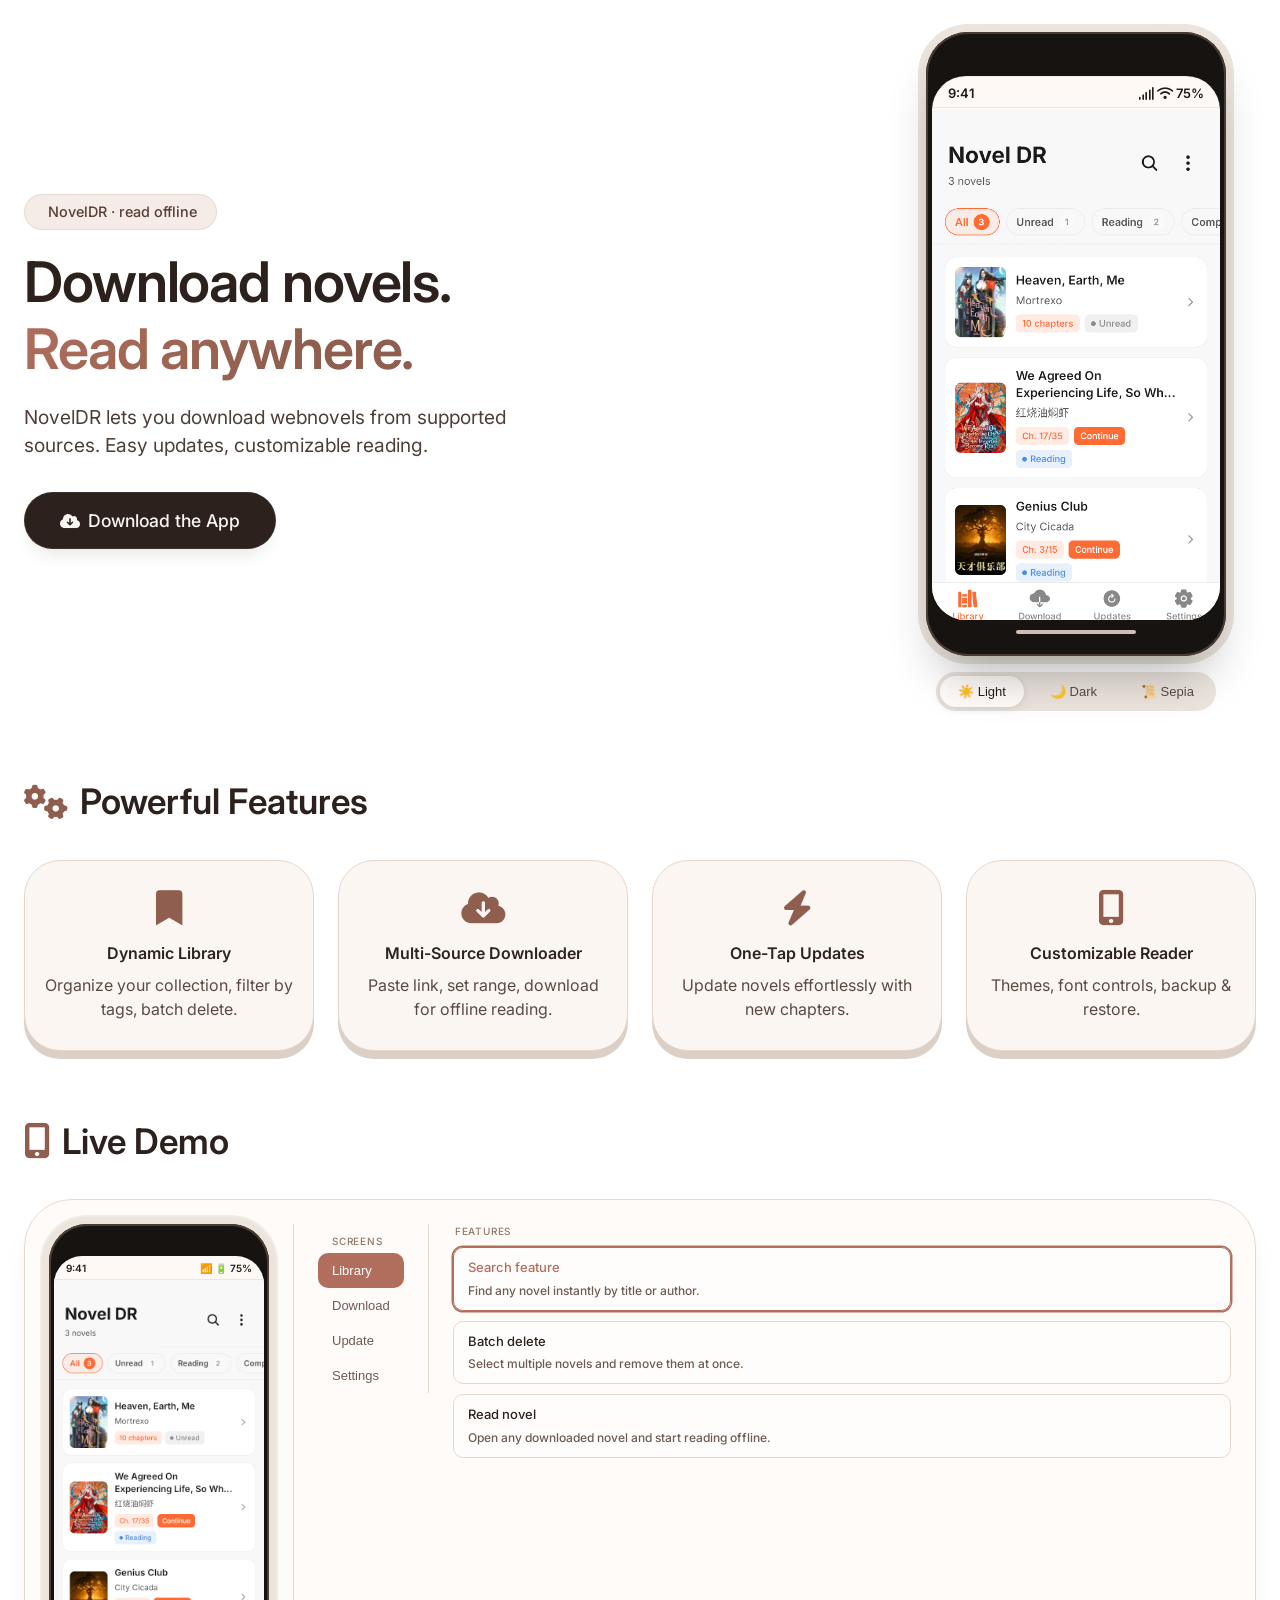
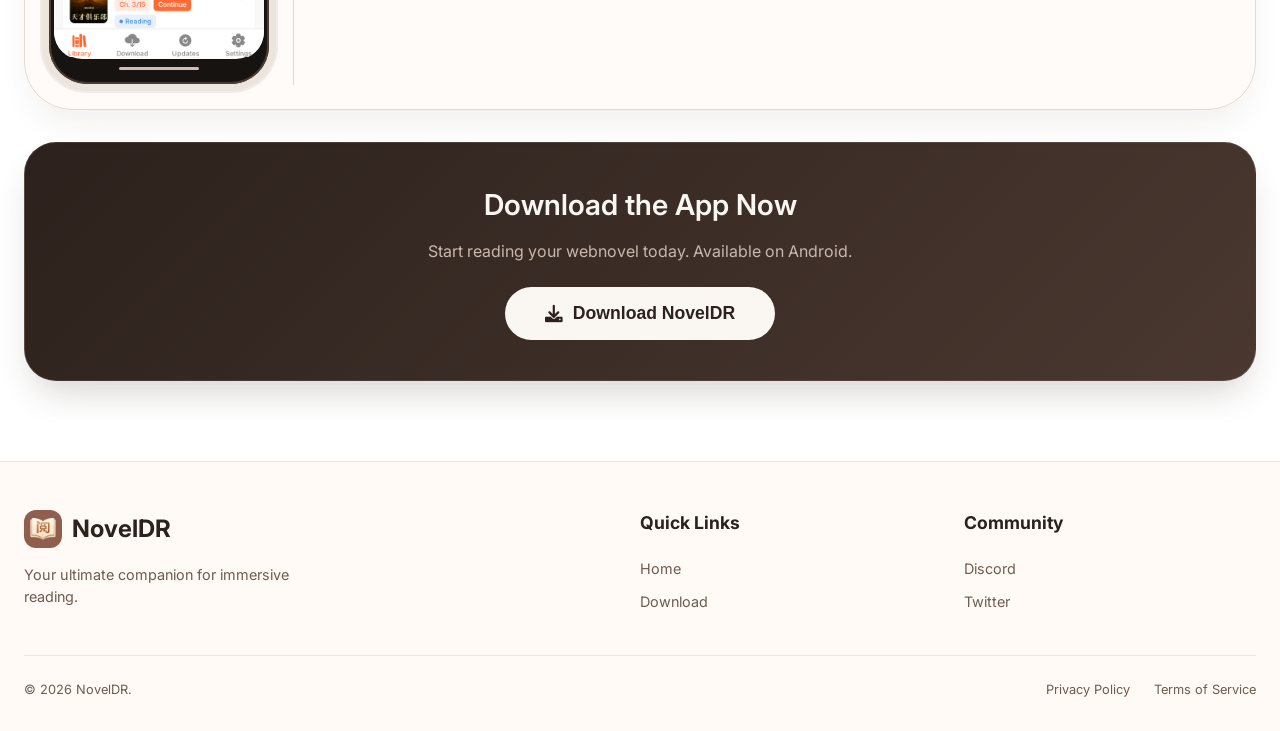
==== commit 8027fc3e: "Update index.html" ====
--- a/index.html
+++ b/index.html
@@ -217,7 +217,7 @@
             background: #fff9f5;
             border-radius: 34px;
             overflow: hidden;
-            aspect-ratio: 9 / 15;
+            aspect-ratio: 9 / 17;
             width: 100%;
             position: relative;
             box-shadow: inset 0 0 0 1px rgba(0,0,0,0.05);
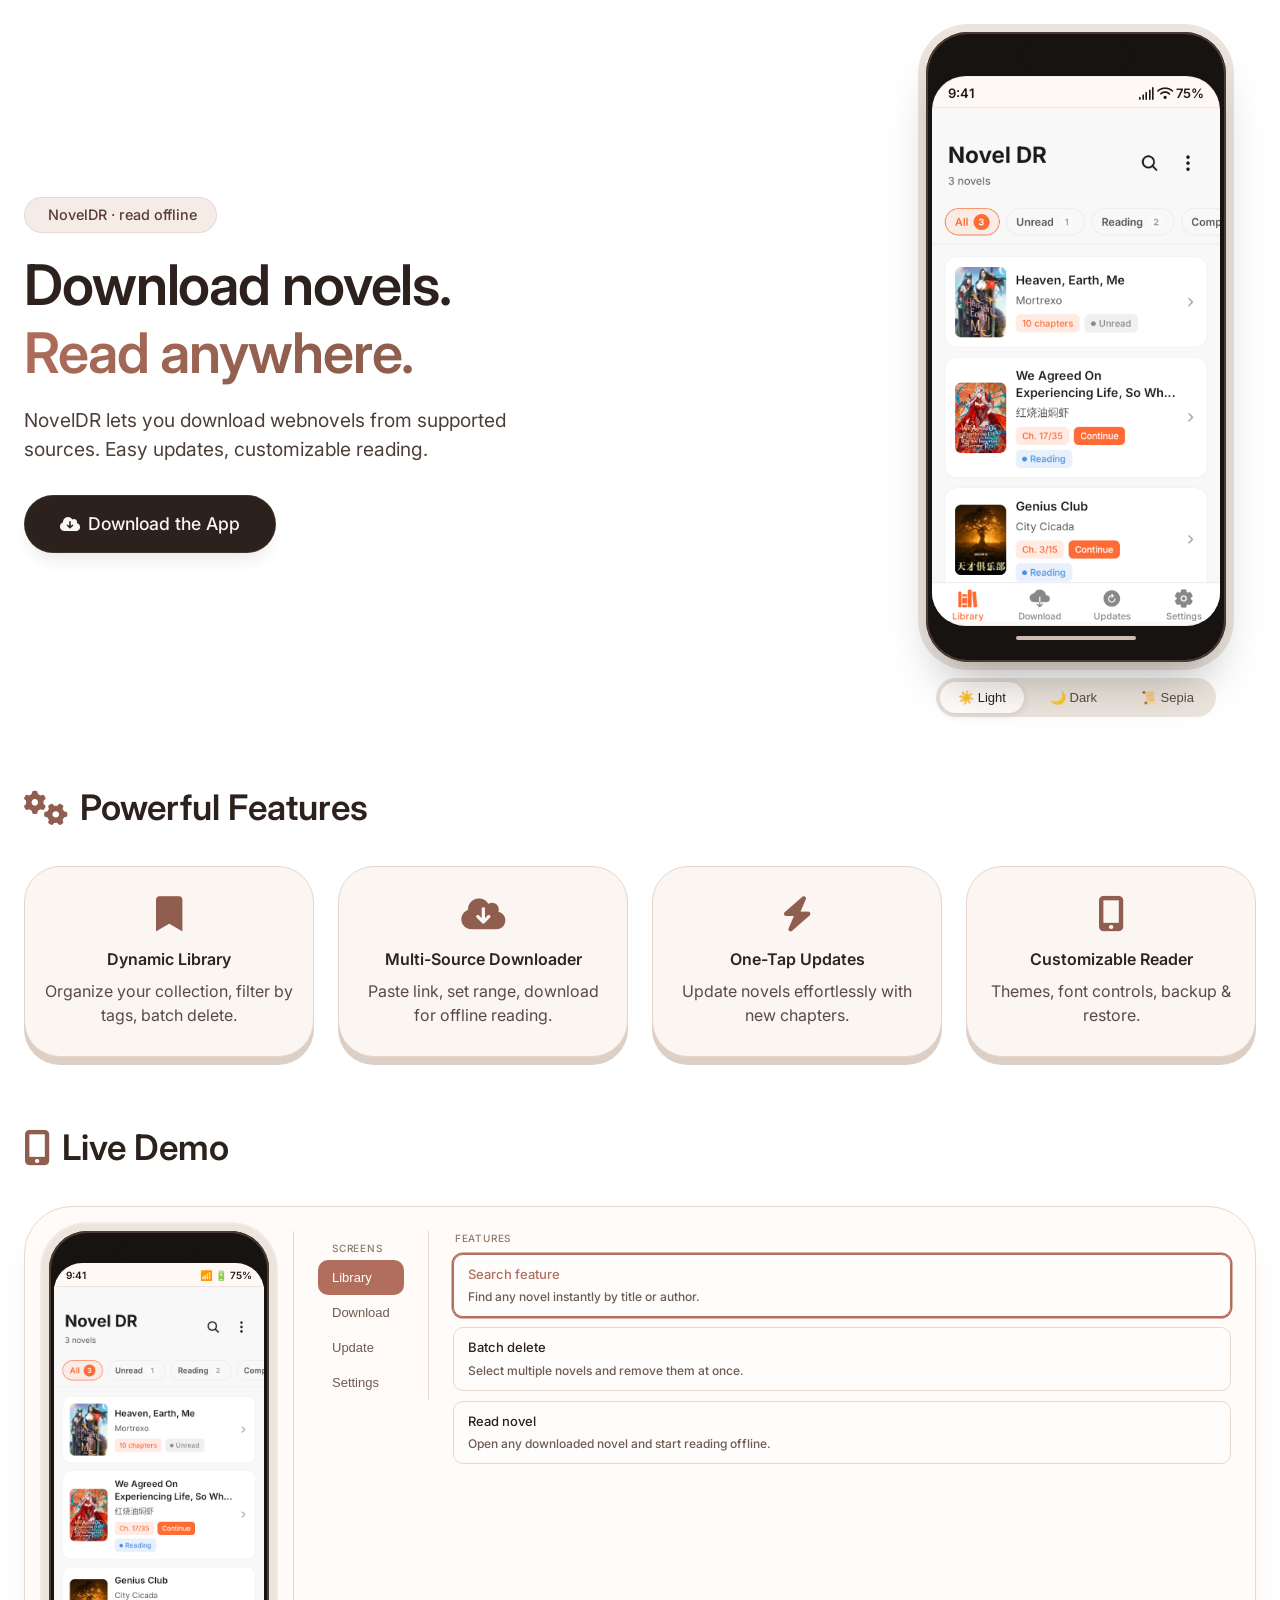
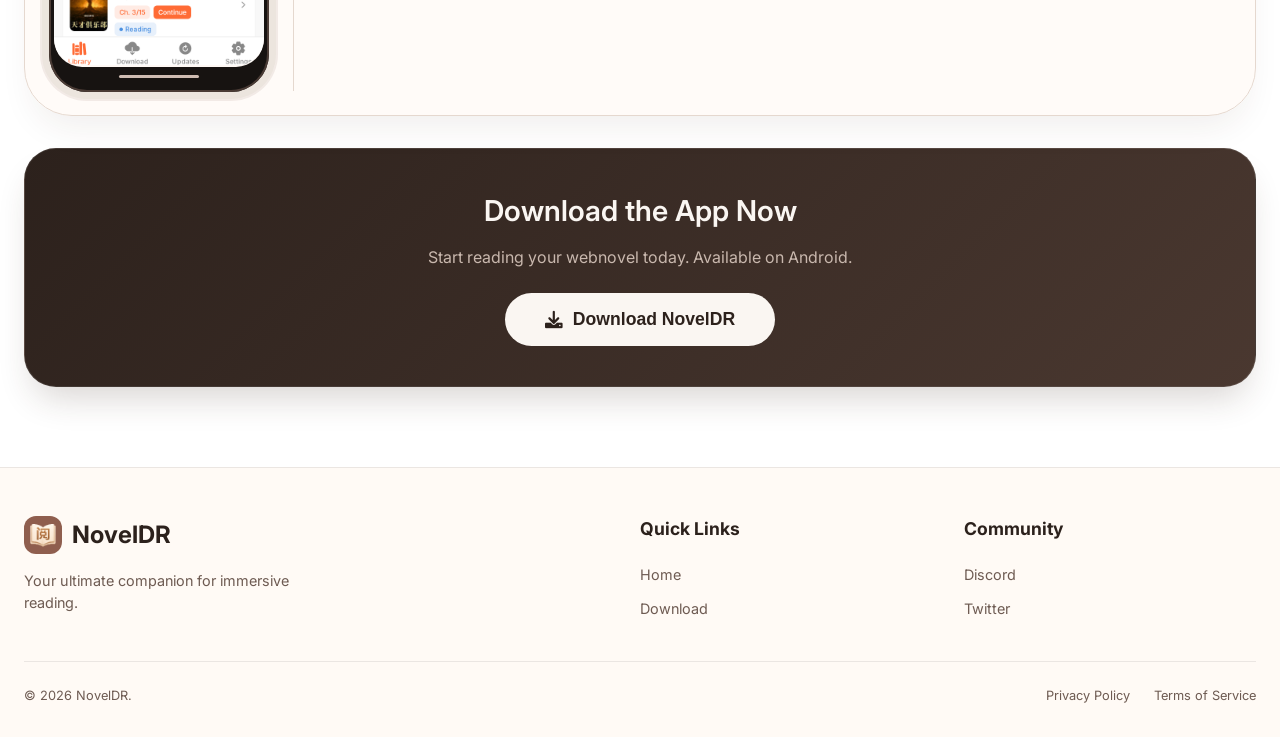
==== commit 632dc6de: "Update index.html" ====
--- a/index.html
+++ b/index.html
@@ -217,7 +217,7 @@
             background: #fff9f5;
             border-radius: 34px;
             overflow: hidden;
-            aspect-ratio: 9 / 17;
+            aspect-ratio: 9 / 17.2;
             width: 100%;
             position: relative;
             box-shadow: inset 0 0 0 1px rgba(0,0,0,0.05);
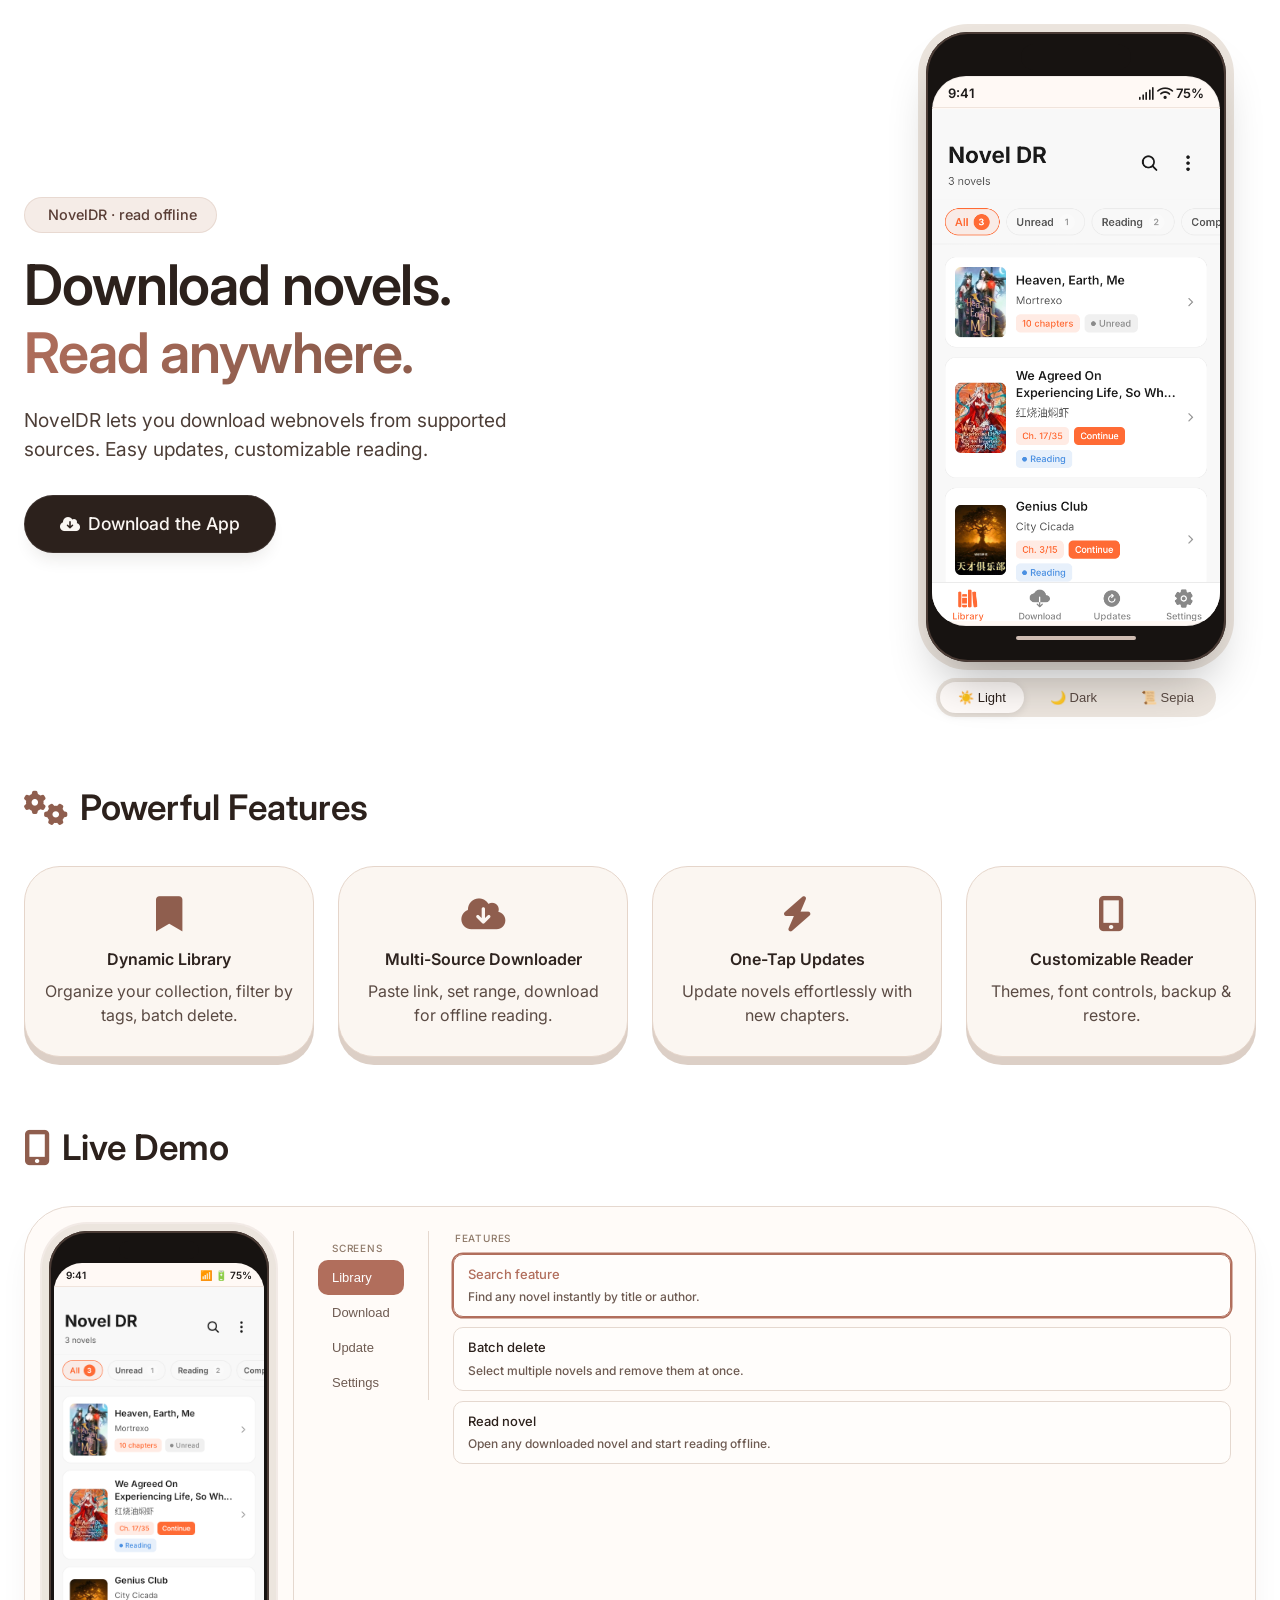
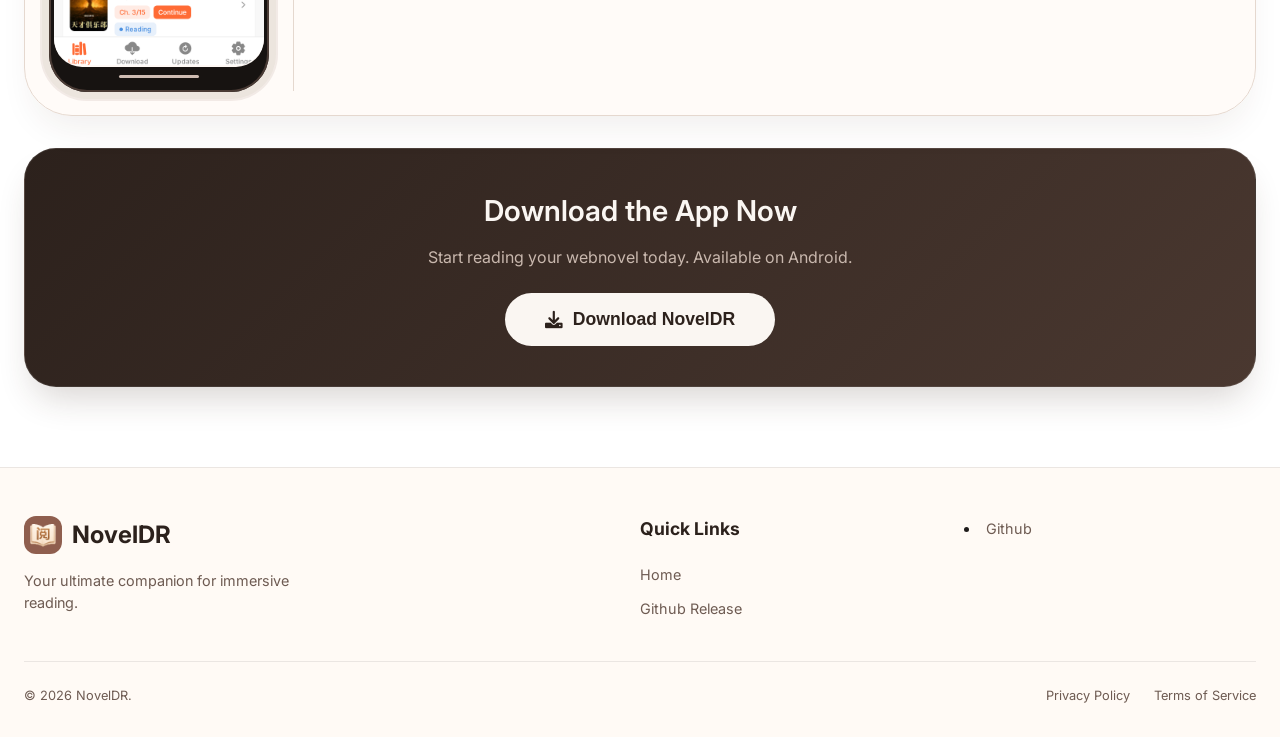
==== commit 3c4c0aa0: "Update index.html" ====
--- a/index.html
+++ b/index.html
@@ -1141,9 +1141,8 @@
       <p class="footer-description">Your ultimate companion for immersive reading.</p>
     </div>
     <div><h4 class="footer-heading">Quick Links</h4><ul class="footer-links"><li><a href="#" class="footer-link">Home</a></li>
-      <li><a href="#" class="footer-link">Download</a></li></ul></div>
-      <div><h4 class="footer-heading">Community</h4><ul class="footer-links"><li><a href="#" class="footer-link">Discord</a>
-      </li><li><a href="#" class="footer-link">Twitter</a></li></ul></div></div>
+      <li><a href="https://github.com/Moggle-Khraum/noveldr-site/releases" class="footer-link">Github Release</a></li></ul></div>
+      <li><a href="https://github.com/Moggle-Khraum/NovelDRr" class="footer-link">Github</a></li></ul></div>
       <div class="footer-bottom"><p>© 2026 NovelDR.</p><div class="footer-legal">
         <a onclick="openPrivacyModal()">Privacy Policy</a>
         <a onclick="openTermsModal()">Terms of Service</a>
